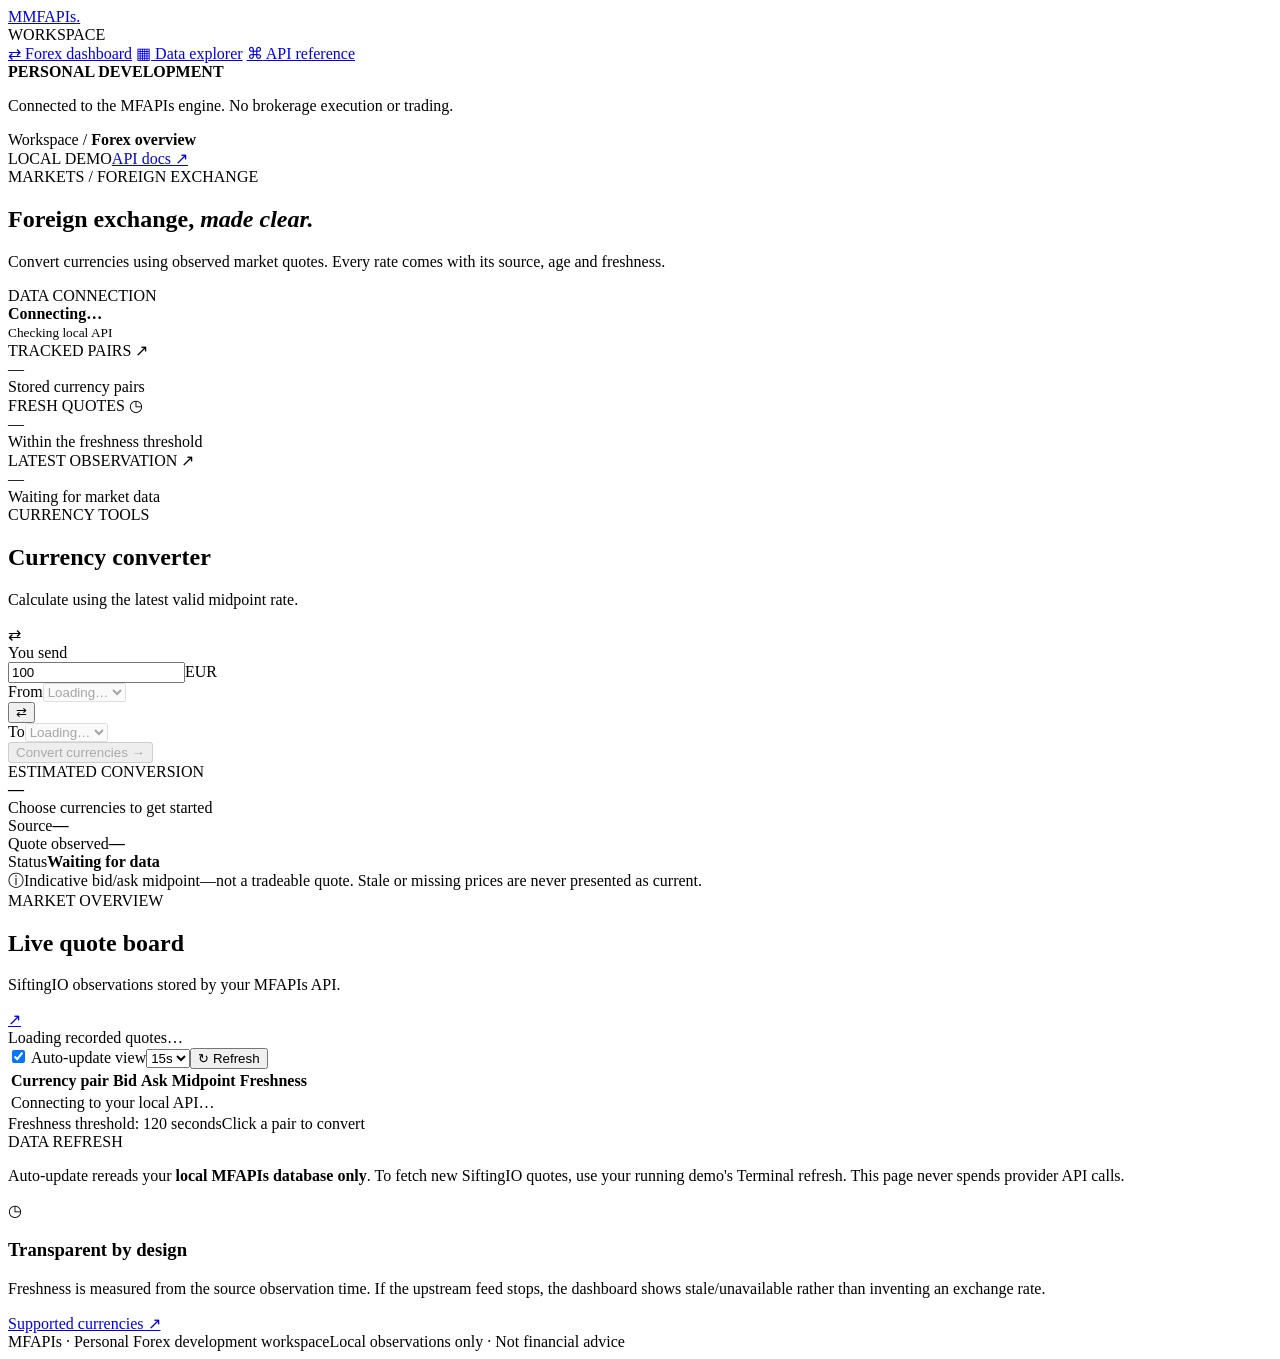
==== mfapis/static/forex.html @ 61804a4a "Add local Forex dashboard for SiftingIO quotes" ====
<!doctype html>
<html lang="en">
<head>
  <meta charset="utf-8">
  <meta name="viewport" content="width=device-width, initial-scale=1">
  <meta name="description" content="MFAPIs personal Forex dashboard with verified local market quotes and currency conversions.">
  <meta name="theme-color" content="#0b1423">
  <title>Forex Workspace · MFAPIs</title>
  <link rel="stylesheet" href="/assets/forex.css">
  <script src="/assets/forex.js" defer></script>
</head>
<body>
  <div class="app-shell">
    <aside class="sidebar" aria-label="Navigation">
      <a class="brand" href="/" aria-label="MFAPIs home"><span class="brand-symbol">M<span></span></span><span>MFAPIs<span class="brand-period">.</span></span></a>
      <div class="nav-caption">WORKSPACE</div>
      <nav class="nav-list">
        <a class="nav-link active" href="/forex" aria-current="page"><span class="nav-icon">⇄</span> Forex dashboard</a>
        <a class="nav-link" href="/"><span class="nav-icon">▦</span> Data explorer</a>
        <a class="nav-link" href="/docs" target="_blank" rel="noopener"><span class="nav-icon">⌘</span> API reference</a>
      </nav>
      <div class="sidebar-footer"><span class="tiny-dot"></span><strong>PERSONAL DEVELOPMENT</strong><p>Connected to the MFAPIs engine. No brokerage execution or trading.</p></div>
    </aside>

    <main class="main">
      <header class="topbar">
        <div class="breadcrumbs">Workspace <span>/</span> <strong>Forex overview</strong></div>
        <div class="topbar-actions"><span class="environment"><span class="tiny-dot"></span> LOCAL DEMO</span><a class="docs-link" href="/docs" target="_blank" rel="noopener">API docs <span aria-hidden="true">↗</span></a></div>
      </header>

      <div class="content">
        <section class="hero" aria-labelledby="page-title">
          <div class="eyebrow"><span class="eyebrow-line"></span> MARKETS / FOREIGN EXCHANGE</div>
          <div class="hero-title-row">
            <div><h1 id="page-title">Foreign exchange, <em>made clear.</em></h1><p>Convert currencies using observed market quotes. Every rate comes with its source, age and freshness.</p></div>
            <div class="status-box" aria-live="polite"><span class="status-label">DATA CONNECTION</span><div class="status-line"><span class="status-beacon" id="connection-beacon"></span><strong id="connection-status">Connecting…</strong></div><small id="last-checked">Checking local API</small></div>
          </div>
        </section>

        <div id="global-error" class="alert" role="alert" hidden></div>
        <section class="stats" aria-label="Market overview">
          <article class="stat"><div class="stat-label">TRACKED PAIRS <span>↗</span></div><div class="stat-value" id="stat-pairs">—</div><div class="stat-hint">Stored currency pairs</div></article>
          <article class="stat"><div class="stat-label">FRESH QUOTES <span>◷</span></div><div class="stat-value" id="stat-fresh">—</div><div class="stat-hint">Within the freshness threshold</div></article>
          <article class="stat"><div class="stat-label">LATEST OBSERVATION <span>↗</span></div><div class="stat-value stat-time" id="stat-observed">—</div><div class="stat-hint" id="stat-observed-date">Waiting for market data</div></article>
        </section>

        <section class="workspace-grid" aria-label="Forex tools">
          <article class="panel converter-panel">
            <div class="panel-heading"><div><div class="eyebrow small">CURRENCY TOOLS</div><h2>Currency converter</h2><p>Calculate using the latest valid midpoint rate.</p></div><span class="panel-icon" aria-hidden="true">⇄</span></div>
            <form id="converter" autocomplete="off">
              <div class="field"><label for="amount">You send</label><div class="amount-field"><input id="amount" type="number" value="100" min="0" max="1000000000000" step="any" inputmode="decimal" required><span id="amount-code" aria-hidden="true">EUR</span></div></div>
              <div class="currency-row"><div class="field"><label for="base">From</label><select id="base" required disabled><option>Loading…</option></select></div><button type="button" class="swap" id="swap" title="Swap currencies" aria-label="Swap currencies">⇄</button><div class="field"><label for="quote">To</label><select id="quote" required disabled><option>Loading…</option></select></div></div>
              <button class="primary-button" type="submit" id="convert" disabled>Convert currencies <span>→</span></button>
            </form>
            <div class="conversion-output" aria-live="polite">
              <div class="result-caption">ESTIMATED CONVERSION</div>
              <strong id="converted-amount">—</strong>
              <div class="result-rate" id="unit-rate">Choose currencies to get started</div>
              <div class="result-separator"></div>
              <div class="rate-detail"><span>Source</span><strong id="conversion-source">—</strong></div>
              <div class="rate-detail"><span>Quote observed</span><strong id="conversion-time">—</strong></div>
              <div class="rate-detail"><span>Status</span><strong id="conversion-status">Waiting for data</strong></div>
            </div>
            <div class="info-note"><span aria-hidden="true">ⓘ</span><span>Indicative bid/ask midpoint—not a tradeable quote. Stale or missing prices are never presented as current.</span></div>
          </article>

          <article class="panel quote-panel">
            <div class="panel-heading"><div><div class="eyebrow small">MARKET OVERVIEW</div><h2>Live quote board</h2><p>SiftingIO observations stored by your MFAPIs API.</p></div><a class="icon-button" href="/v1/fx/quotes" target="_blank" rel="noopener" title="Open raw quote JSON" aria-label="Open raw quote JSON">↗</a></div>
            <div class="quote-tools">
              <div class="toolbar-note"><span class="pulse-green"></span> <span id="board-caption">Loading recorded quotes…</span></div>
              <div class="refresh-tools"><label class="auto-label"><input id="auto-refresh" type="checkbox" checked> Auto-update view</label><select id="refresh-interval" aria-label="Display refresh interval"><option value="10000">10s</option><option value="15000" selected>15s</option><option value="30000">30s</option><option value="60000">60s</option></select><button id="refresh" type="button" class="refresh-button" title="Reload saved quotes from the local database">↻ <span>Refresh</span></button></div>
            </div>
            <div class="quote-table-wrap"><table><thead><tr><th>Currency pair</th><th class="right">Bid</th><th class="right">Ask</th><th class="right">Midpoint</th><th class="center">Freshness</th></tr></thead><tbody id="quote-rows"><tr><td class="no-data" colspan="5">Connecting to your local API…</td></tr></tbody></table></div>
            <div class="board-footer"><span id="threshold-note">Freshness threshold: 120 seconds</span><span>Click a pair to convert</span></div>
            <div class="market-note"><span>DATA REFRESH</span><p>Auto-update rereads your <strong>local MFAPIs database only</strong>. To fetch new SiftingIO quotes, use your running demo's Terminal refresh. This page never spends provider API calls.</p></div>
          </article>
        </section>

        <section class="lower-panel"><div class="lower-icon">◷</div><div><h3>Transparent by design</h3><p>Freshness is measured from the source observation time. If the upstream feed stops, the dashboard shows stale/unavailable rather than inventing an exchange rate.</p></div><a href="/v1/fx/currencies" target="_blank" rel="noopener">Supported currencies ↗</a></section>
        <footer><span>MFAPIs <span class="footer-dot">·</span> Personal Forex development workspace</span><span>Local observations only <span class="footer-dot">·</span> Not financial advice</span></footer>
      </div>
    </main>
  </div>
</body>
</html>
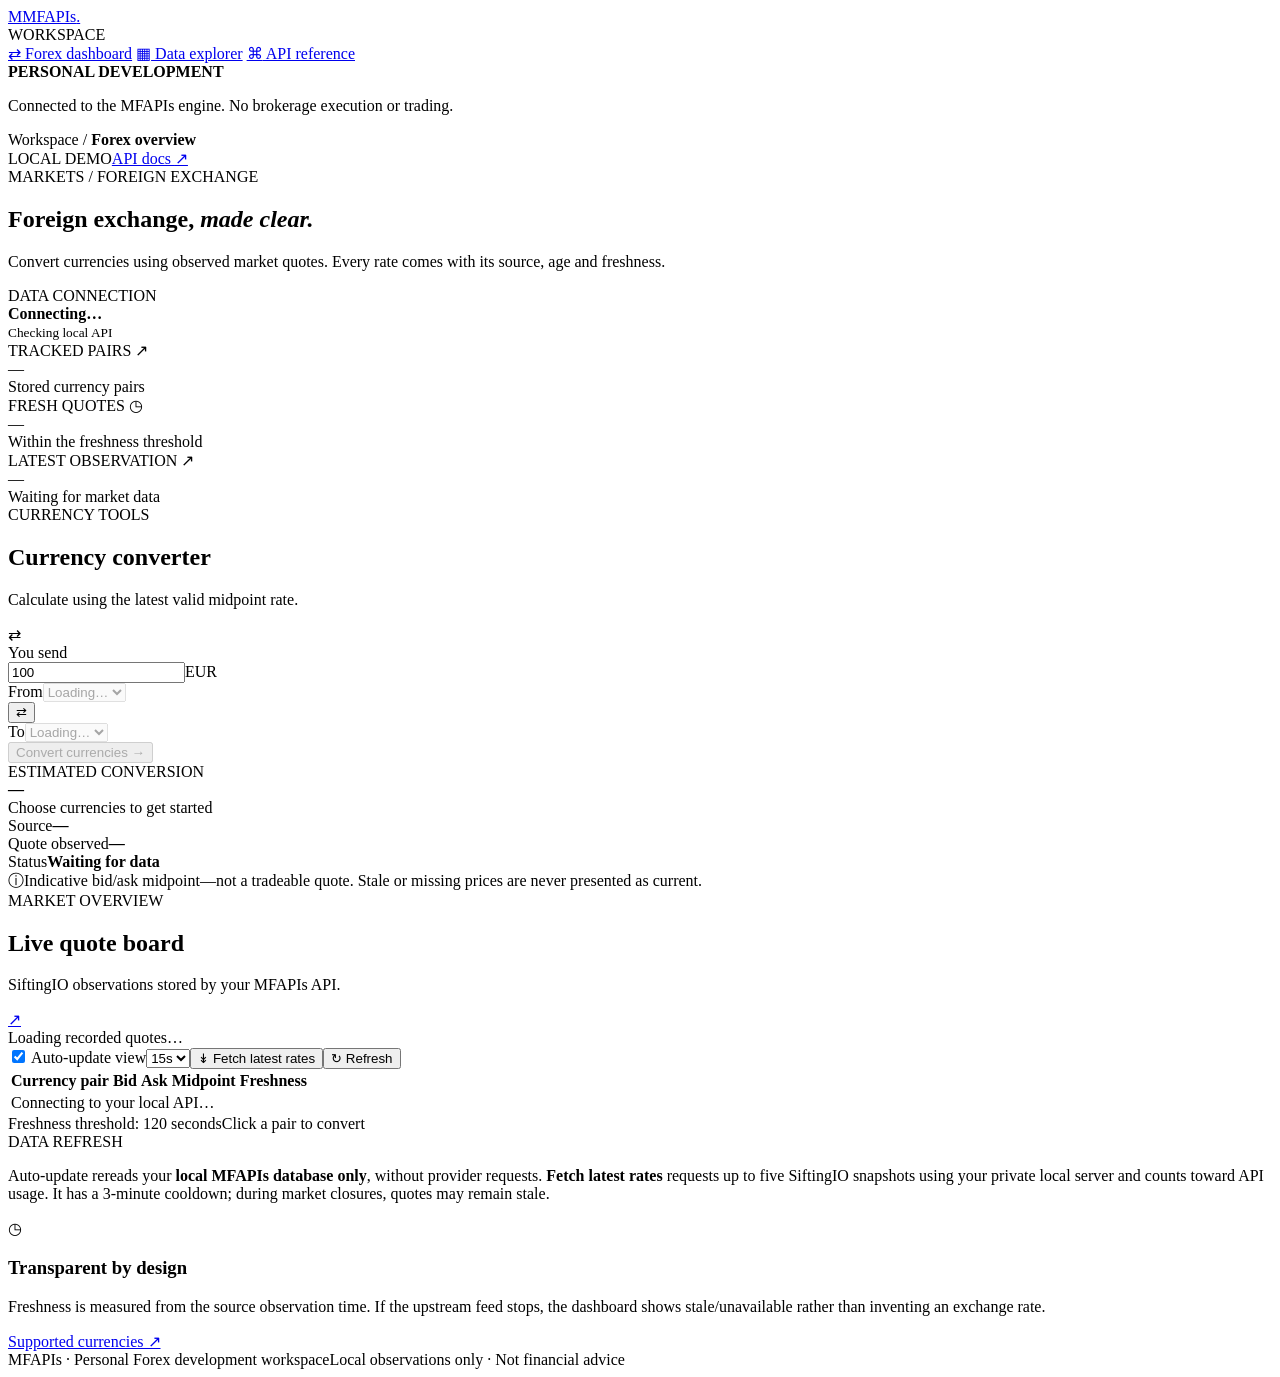
==== commit 1cde97a5: "Add on-demand local SiftingIO rate refresh" ====
--- a/mfapis/static/forex.html
+++ b/mfapis/static/forex.html
@@ -68,11 +68,11 @@
             <div class="panel-heading"><div><div class="eyebrow small">MARKET OVERVIEW</div><h2>Live quote board</h2><p>SiftingIO observations stored by your MFAPIs API.</p></div><a class="icon-button" href="/v1/fx/quotes" target="_blank" rel="noopener" title="Open raw quote JSON" aria-label="Open raw quote JSON">↗</a></div>
             <div class="quote-tools">
               <div class="toolbar-note"><span class="pulse-green"></span> <span id="board-caption">Loading recorded quotes…</span></div>
-              <div class="refresh-tools"><label class="auto-label"><input id="auto-refresh" type="checkbox" checked> Auto-update view</label><select id="refresh-interval" aria-label="Display refresh interval"><option value="10000">10s</option><option value="15000" selected>15s</option><option value="30000">30s</option><option value="60000">60s</option></select><button id="refresh" type="button" class="refresh-button" title="Reload saved quotes from the local database">↻ <span>Refresh</span></button></div>
+              <div class="refresh-tools"><label class="auto-label"><input id="auto-refresh" type="checkbox" checked> Auto-update view</label><select id="refresh-interval" aria-label="Display refresh interval"><option value="10000">10s</option><option value="15000" selected>15s</option><option value="30000">30s</option><option value="60000">60s</option></select><button id="fetch-latest" type="button" class="refresh-button fetch-button" title="Fetch five new SiftingIO snapshots on demand (uses five provider API calls)">↡ Fetch latest rates</button><button id="refresh" type="button" class="refresh-button" title="Reload saved quotes from the local database">↻ <span>Refresh</span></button></div>
             </div>
             <div class="quote-table-wrap"><table><thead><tr><th>Currency pair</th><th class="right">Bid</th><th class="right">Ask</th><th class="right">Midpoint</th><th class="center">Freshness</th></tr></thead><tbody id="quote-rows"><tr><td class="no-data" colspan="5">Connecting to your local API…</td></tr></tbody></table></div>
             <div class="board-footer"><span id="threshold-note">Freshness threshold: 120 seconds</span><span>Click a pair to convert</span></div>
-            <div class="market-note"><span>DATA REFRESH</span><p>Auto-update rereads your <strong>local MFAPIs database only</strong>. To fetch new SiftingIO quotes, use your running demo's Terminal refresh. This page never spends provider API calls.</p></div>
+            <div class="market-note"><span>DATA REFRESH</span><p>Auto-update rereads your <strong>local MFAPIs database only</strong>, without provider requests. <strong>Fetch latest rates</strong> requests up to five SiftingIO snapshots using your private local server and counts toward API usage. It has a 3-minute cooldown; during market closures, quotes may remain stale.</p></div>
           </article>
         </section>
 
